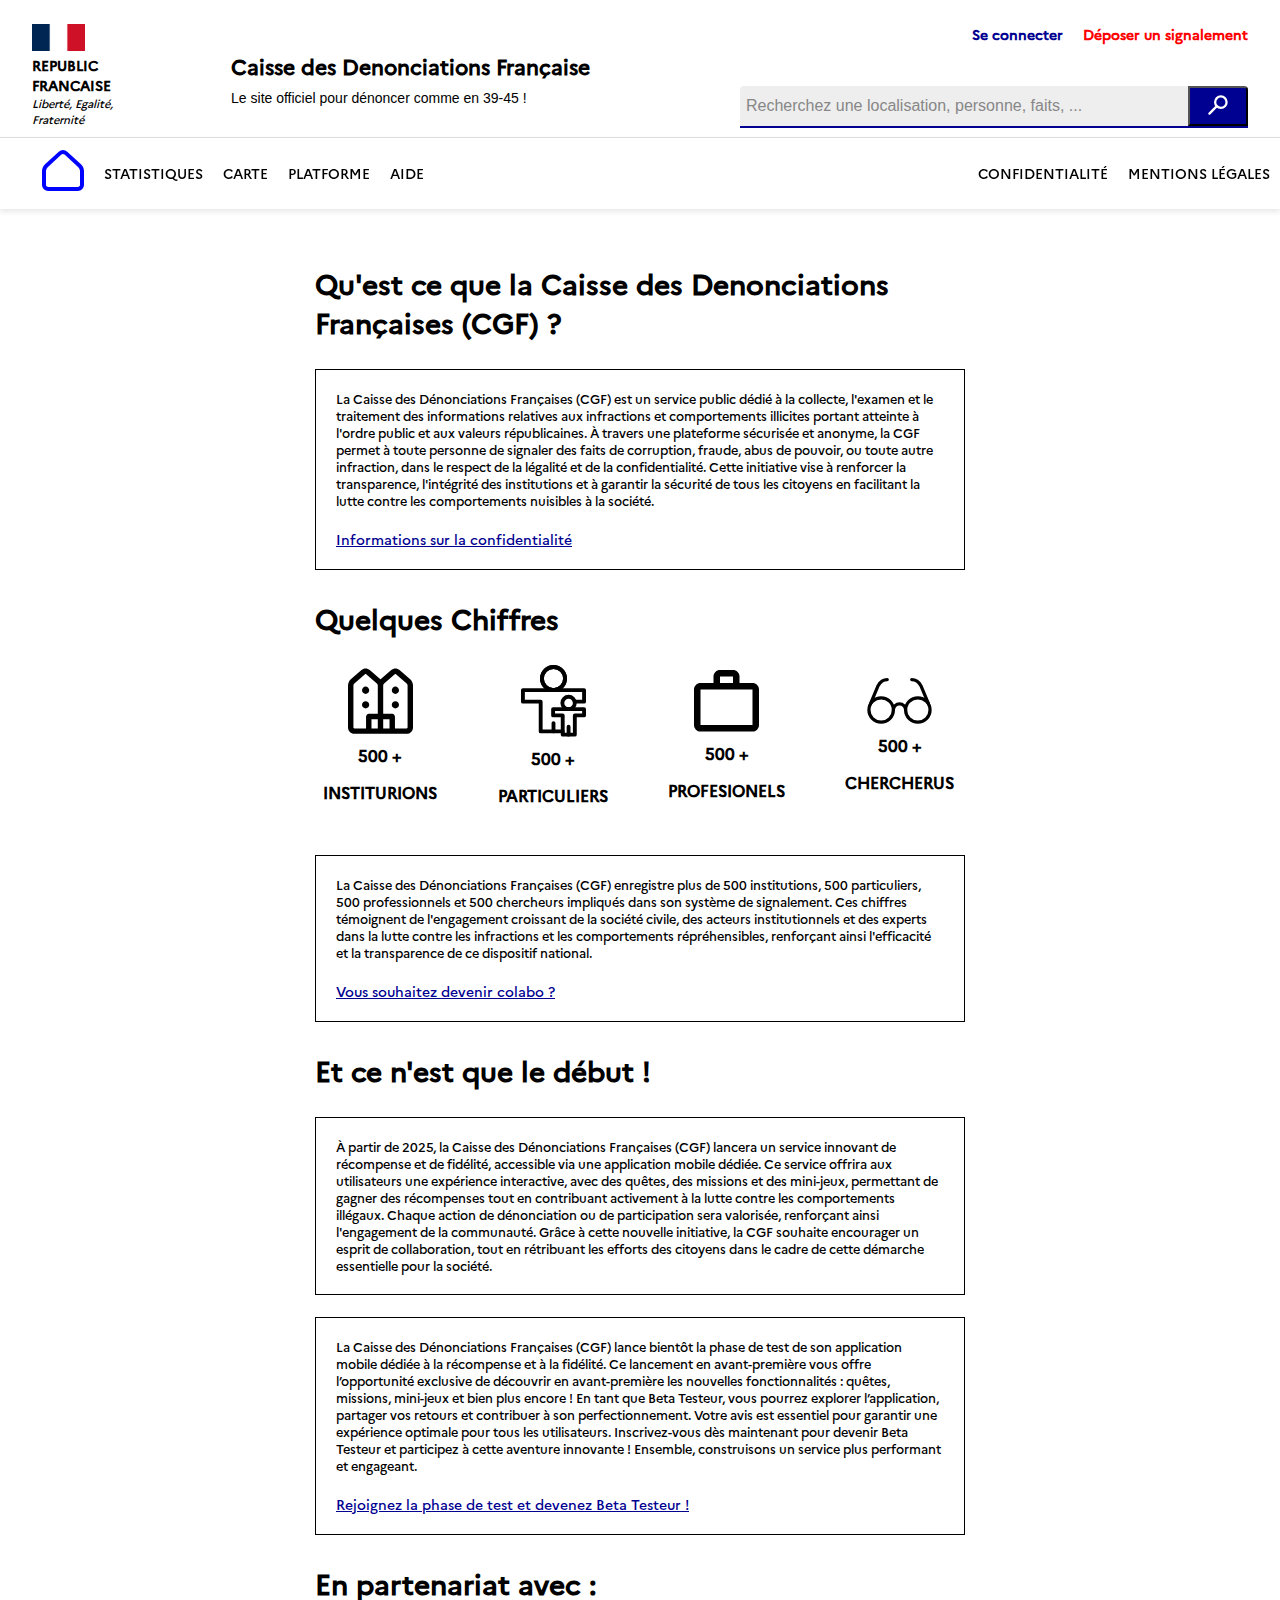
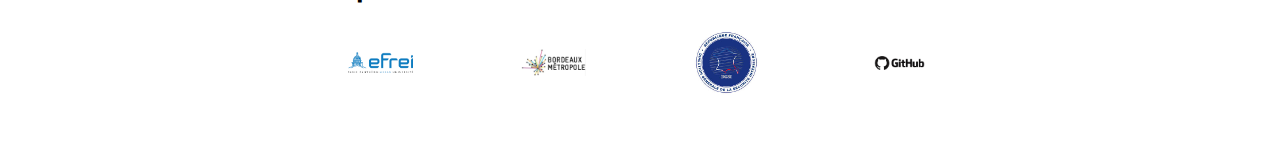
==== about.html @ 4ce12f3c "[UPDATE] - Add Pages" ====
<!DOCTYPE html>
<html lang="en">
<head>
    <meta charset="UTF-8">
    <title>Caisse des Denonciations Française</title>

    <link rel="icon" href="./assets/img/flag.webp" type="image/webp">

    <!-- Link CSS Files -->
    <link rel="stylesheet" href="./assets/css/style.css">
    <link rel="stylesheet" href="./assets/css/about.css">
</head>
<body>
    <header>
        <div class="top">
            <div class="left">
                <div class="icone">
                    <div class="flag">
                        <img src="./assets/img/flag.webp" alt="">
                    </div>
                    <div class="title">REPUBLIC<br>FRANCAISE</div>
                    <div class="devise">Liberté, Egalité, Fraternité</div>
                </div>
            </div>
            <div class="middle">
                <h2>Caisse des Denonciations Française</h2>
                <h5>Le site officiel pour dénoncer comme en 39-45 !</h5>
                <div class="spacer"></div>
            </div>
            <div class="right">
                <div class="top">
                    <div class="login" onclick="window.location.href = './login.html'">
                        <i></i>
                        Se  connecter
                    </div>
                    <div class="deposer">Déposer un signalement</div>
                </div>
                <div class="bottom">
                    <div class="search">
                        <input type="text" placeholder=" Recherchez une localisation, personne, faits, ...">
                        <button><img src="./assets/img/icons/search.svg" alt="" srcset=""></button>
                    </div>
                </div>
            </div>
        </div>
        <div class="navbar">
            <ul class="menu">
                <li class="item"><a href="index.html"><img src="./assets/img/icons/home.svg" alt="" srcset=""></a></li>
                <li class="item"><a href="stats.html">Statistiques</a></li>
                <li class="item"><a href="map.html">Carte</a></li>
                <li class="item"><a href="#">Platforme</a></li>
                <li class="item"><a href="#">Aide</a></li>
                <div class="separator"></div>
                <li class="item"><a href="#">Confidentialité</a></li>
                <li class="item"><a href="#">Mentions Légales</a></li>
            </ul>
        </div>
    </header>
    <div class="content">
        <div class="form">
            <h3>Qu'est ce que la Caisse des Denonciations Françaises (CGF) ?</h3>
            <div class="france_connect">
                <p>La Caisse des Dénonciations Françaises (CGF) est un service public dédié à la collecte, l'examen et le traitement des informations relatives aux infractions et comportements illicites portant atteinte à l'ordre public et aux valeurs républicaines. À travers une plateforme sécurisée et anonyme, la CGF permet à toute personne de signaler des faits de corruption, fraude, abus de pouvoir, ou toute autre infraction, dans le respect de la légalité et de la confidentialité. Cette initiative vise à renforcer la transparence, l'intégrité des institutions et à garantir la sécurité de tous les citoyens en facilitant la lutte contre les comportements nuisibles à la société.</p>
                <a href="#">Informations sur la confidentialité</a>
            </div>
            <div class="identifiants">
                <h3>Quelques Chiffres</h3>
                <div class="matrice">
                    <div class="item">
                        <img src="./assets/img/icons/neigbor.svg" alt="" srcset="">
                        <h4>500 +</h4>
                        <h4>INSTITURIONS</h4>
                    </div>
                    <div class="item">
                        <img src="./assets/img/icons/parents.svg" alt="" srcset="">
                        <h4>500 +</h4>
                        <h4>PARTICULIERS</h4>
                    </div>
                    <div class="item">
                        <img src=".//assets/img/icons/case.svg" alt="" srcset="">
                        <h4>500 +</h4>
                        <h4>PROFESIONELS</h4>
                    </div>
                    <div class="item">
                        <img src="./assets/img/icons/older.svg" alt="" srcset="">
                        <h4>500 +</h4>
                        <h4>CHERCHERUS</h4>
                    </div>
                </div><br><br>
                <div class="france_connect">
                    <p>La Caisse des Dénonciations Françaises (CGF) enregistre plus de 500 institutions, 500 particuliers, 500 professionnels et 500 chercheurs impliqués dans son système de signalement. Ces chiffres témoignent de l'engagement croissant de la société civile, des acteurs institutionnels et des experts dans la lutte contre les infractions et les comportements répréhensibles, renforçant ainsi l'efficacité et la transparence de ce dispositif national.</p>
                    <a href="#rejoignez_petin" onclick="document.location.href='https://archive.org/download/Rick_Astley_Never_Gonna_Give_You_Up/Rick_Astley_Never_Gonna_Give_You_Up.mp4'">Vous souhaitez devenir colabo ?</a>
                </div>
                
                <h3>Et ce n'est que le début !</h3>
                <div class="france_connect">
                    <p>À partir de 2025, la Caisse des Dénonciations Françaises (CGF) lancera un service innovant de récompense et de fidélité, accessible via une application mobile dédiée. Ce service offrira aux utilisateurs une expérience interactive, avec des quêtes, des missions et des mini-jeux, permettant de gagner des récompenses tout en contribuant activement à la lutte contre les comportements illégaux. Chaque action de dénonciation ou de participation sera valorisée, renforçant ainsi l'engagement de la communauté. Grâce à cette nouvelle initiative, la CGF souhaite encourager un esprit de collaboration, tout en rétribuant les efforts des citoyens dans le cadre de cette démarche essentielle pour la société.</p>
                </div><br>
                <div class="france_connect">
                    <p>La Caisse des Dénonciations Françaises (CGF) lance bientôt la phase de test de son application mobile dédiée à la récompense et à la fidélité. Ce lancement en avant-première vous offre l’opportunité exclusive de découvrir en avant-première les nouvelles fonctionnalités : quêtes, missions, mini-jeux et bien plus encore ! En tant que Beta Testeur, vous pourrez explorer l’application, partager vos retours et contribuer à son perfectionnement. Votre avis est essentiel pour garantir une expérience optimale pour tous les utilisateurs.

                        Inscrivez-vous dès maintenant pour devenir Beta Testeur et participez à cette aventure innovante ! Ensemble, construisons un service plus performant et engageant.</p>
                    <a href="#rejoignez_petin" onclick="document.location.href='https://archive.org/download/Rick_Astley_Never_Gonna_Give_You_Up/Rick_Astley_Never_Gonna_Give_You_Up.mp4'">Rejoignez la phase de test et devenez Beta Testeur !</a>
                </div>
                
                <h3>En partenariat avec :</h3>
                <div class="matrice">
                    <div class="item">
                        <img src="[data-uri]" alt="" srcset="">
                    </div>
                    <div class="item">
                        <img src="[data-uri]" alt="" srcset="">
                    </div>
                    <div class="item">
                        <img src="[data-uri]" alt="" srcset="">
                    </div>
                    <div class="item">
                        <img src="[data-uri]" alt="" srcset="">
                    </div>
                </div>
            </div>
        </div>
    </div>
</body>
</html>
---- assets/css/style.css ----
/* Fonts css */
@font-face {
    font-family: 'Marianne';
    src: url(../fonts/Marianne/Marianne-Medium.otf);
}

/* Var css */
:root {
    --primary-color: #000091;
    --secondary-color: #F00;
    --background-color: #fff;
    --text-color: #000;
    --text-secondary-color: #878787;
    --font-family: 'Marianne', 'sans-serif';
    --font-size: .875rem;
    --padding: 10px;
    --margin: 10px;
}

/* Global css */
html, body{
    display: flex;
    flex-direction: column;
    align-items: center;
    width: 100%;
    height: 100%;
    margin: 0;
    padding: 0;
    font-family: var(--font-family);
}

.separator{
    margin: auto;
}

/* Header css */
header{
    width: calc(100%);
    height: fit-content;
    display: flex;
    flex-direction: column;
    padding: 24px 0px 0px 0px;
    position: sticky;
    top: 0;
    left: 0;
    background-color: #fff;
    height: 195px;
    z-index: 1000;
    flex-shrink: 0;
}

header > .top{
    display: flex;
    box-shadow: 0 1px 0 0 #ddd;
    padding-bottom: 10px;
}

header > .top > .left{
    width: fit-content;
    margin-right: 64px;
    padding-left: 32px;
}

header > .top > .left > .icone > .flag {
    width: 53px;
    aspect-ratio: 6/3;
}

header > .top > .left > .icone > .flag > img{
    width: 100%;
    height: 100%;
}

header > .top > .left > .icone > .title{
    font-size: var(--font-size);
    font-weight: bold;
    color: var(--text-color);
}

header > .top > .left > .icone > .devise{
    font-size: 0.7rem;
    color: var(--text-color);
    /* italic */
    font-style: italic;
}


header > .top > .middle{
    width: 40%;
    margin: 0px;
    display: flex;
    flex-direction: column;
    justify-content: end;
    margin-right: auto;
}

header > .top > .middle > h2{
    font-size: 1.3125rem;
    margin: 10px 0px 10px 0px;
}

header > .top > .middle > h5{
    font-size: 14px;
    color: var(--text-color);
    margin: 0px;
    font-family: 'Inter', sans-serif;
    font-weight: 500;
}

header > .top > .middle > .spacer{
    height: 1.3rem;
    width: 100%;
}


header > .top > .right{
    width: 40vw;
    display: flex;
    flex-direction: column;
    justify-content: center;
    align-items: flex-end;
    padding-right: 32px;
}

header > .top > .right > .top{
    display: flex;
    justify-content: end;
    align-items: center;
    margin-bottom: auto;
    font-weight: bold;
}

header > .top > .right > .top > .login{
    font-size: .875rem;
    color: var(--primary-color);
    margin-right: 20px;
}
header > .top > .right > .top > .deposer{
    font-size: .875rem;
    color: var(--secondary-color);
}

header > .top > .right > .bottom{
    display: flex;
    justify-content: end;
    align-items: center;
    width: 100%;
    height: 40px;
}

header > .top > .right > .bottom > .search{
    width: 100%;
    height: 100%;
    display: flex;
    justify-content: end;
    align-items: center;
    border-radius: 4px 4px 0px 0px;
    border-bottom: 2px solid var(--primary-color);
    background: #EEE;
}

header > .top > .right > .bottom > .search > input{
    width: 100%;
    height: 100%;
    border: none;
    background-color: transparent;
    font-size: 1rem;
    color: var(--text-color);
}

header > .top > .right > .bottom > .search > input:focus{
    outline: none;
}

header > .top > .right > .bottom > .search > input::placeholder{
    color: var(--text-secondary-color);
}

header > .top > .right > .bottom > .search > button{
    height: 100%;
    aspect-ratio: 1.5   /1;
    color: #fff;
    border-radius: 0px 4px 0px 0px;
    background: var(--primary-color);
}

header > .top > .right > .bottom > .search > button > img{
    width: 20px;
    aspect-ratio: 1/1;
    margin-top: 5%;
}

header > .navbar{
    display: flex;
    box-shadow: 0px 3px 5px 0px #dddddda4;
}

header > .navbar > .menu{
    display: flex;
    flex-direction: row;
    justify-content: center;
    align-items: center;
    width: 100%;
    height: 40px;
    list-style-type: none;
    padding-inline-start: 32px;
}

header > .navbar > .menu > .separator{
    margin: auto;
}

header > .navbar > .menu > .item{
    font-size: .875rem;
    color: #fff;
    text-transform: uppercase;
    padding: 0px 10px 0px 10px;
}

header > .navbar > .menu > .item > a:hover{
    color: var(--primary-color);
}

header > .navbar > .menu > .item > a{
    text-decoration: none;
    color: #000000;
}

/* Content css */
.content{
    flex-grow: 1;
    margin-top: 16px;
    padding: 0px 64px 0px 64px;
    width: calc(100% - 128px);
    display: flex;
    flex-direction: column;
    align-items: center;
}
---- assets/css/about.css ----
.content > .form{
    max-width: 650px;
    min-width: 500px;
    padding-bottom: 50px;
}

h2{
    font-size: 2.5rem;
    margin-block-start: 0;
}

.content .france_connect {
    display: flex;
    flex-direction: column;
    justify-content: center;
    align-items: start;
    padding: 10px;
    border: solid 1px black;
}

.france_connect *{
    margin: 10px;
}
.france_connect button {
    width: 33%;
    aspect-ratio: 42/12;
    background: url('../img/login/fc.png') no-repeat center;
    background-size: contain;
    border: none;
}

.france_connect p {
    font-size: 0.8rem;
}

.france_connect a {
    font-size: var(--font-size);
    color: var(--primary-color);
}

.input-group{
    display: flex;
width: 100%;
flex-direction: column;
justify-content: center;
align-items: flex-start;
gap: 8px;
margin-bottom: 20px;
}

.input-group label{
    color: #000;
font-size: 16px;
font-style: normal;
font-weight: 500;
line-height: normal;
}

.input-group span {
    color: #646464;
font-size: 12px;
font-style: normal;
font-weight: 400;
line-height: normal;
}

.input-group input{
    display: flex;
height: 30px;
justify-content: center;
align-items: center;
gap: 8px;
align-self: stretch;
border: none;
border-radius: 4px 4px 0px 0px;
border-bottom: 2px solid #000;
padding: 2.5px;

background: #EEE;
}

.input-group input:focus{
    outline: none;
}

.action button{
    height: 100%;
    aspect-ratio: 3/1;
    color: #fff;
    border-radius: 0px 4px 0px 0px;
    background: var(--primary-color);
}

.action{
    display: flex;
}

h3{
    font-size: 28px;
}

.matrice{
    display: flex;
    justify-content: space-between;
    align-items: center;
}

.matrice .item{
    width: 20%;
    height: 75%;
    display: flex;
    justify-content: center;
    align-items: center;
    flex-direction: column;
}

.matrice img{
    width: 50%;
    height: 50%;
}

h4{
    margin: 10px 0px 5px 0px;
}
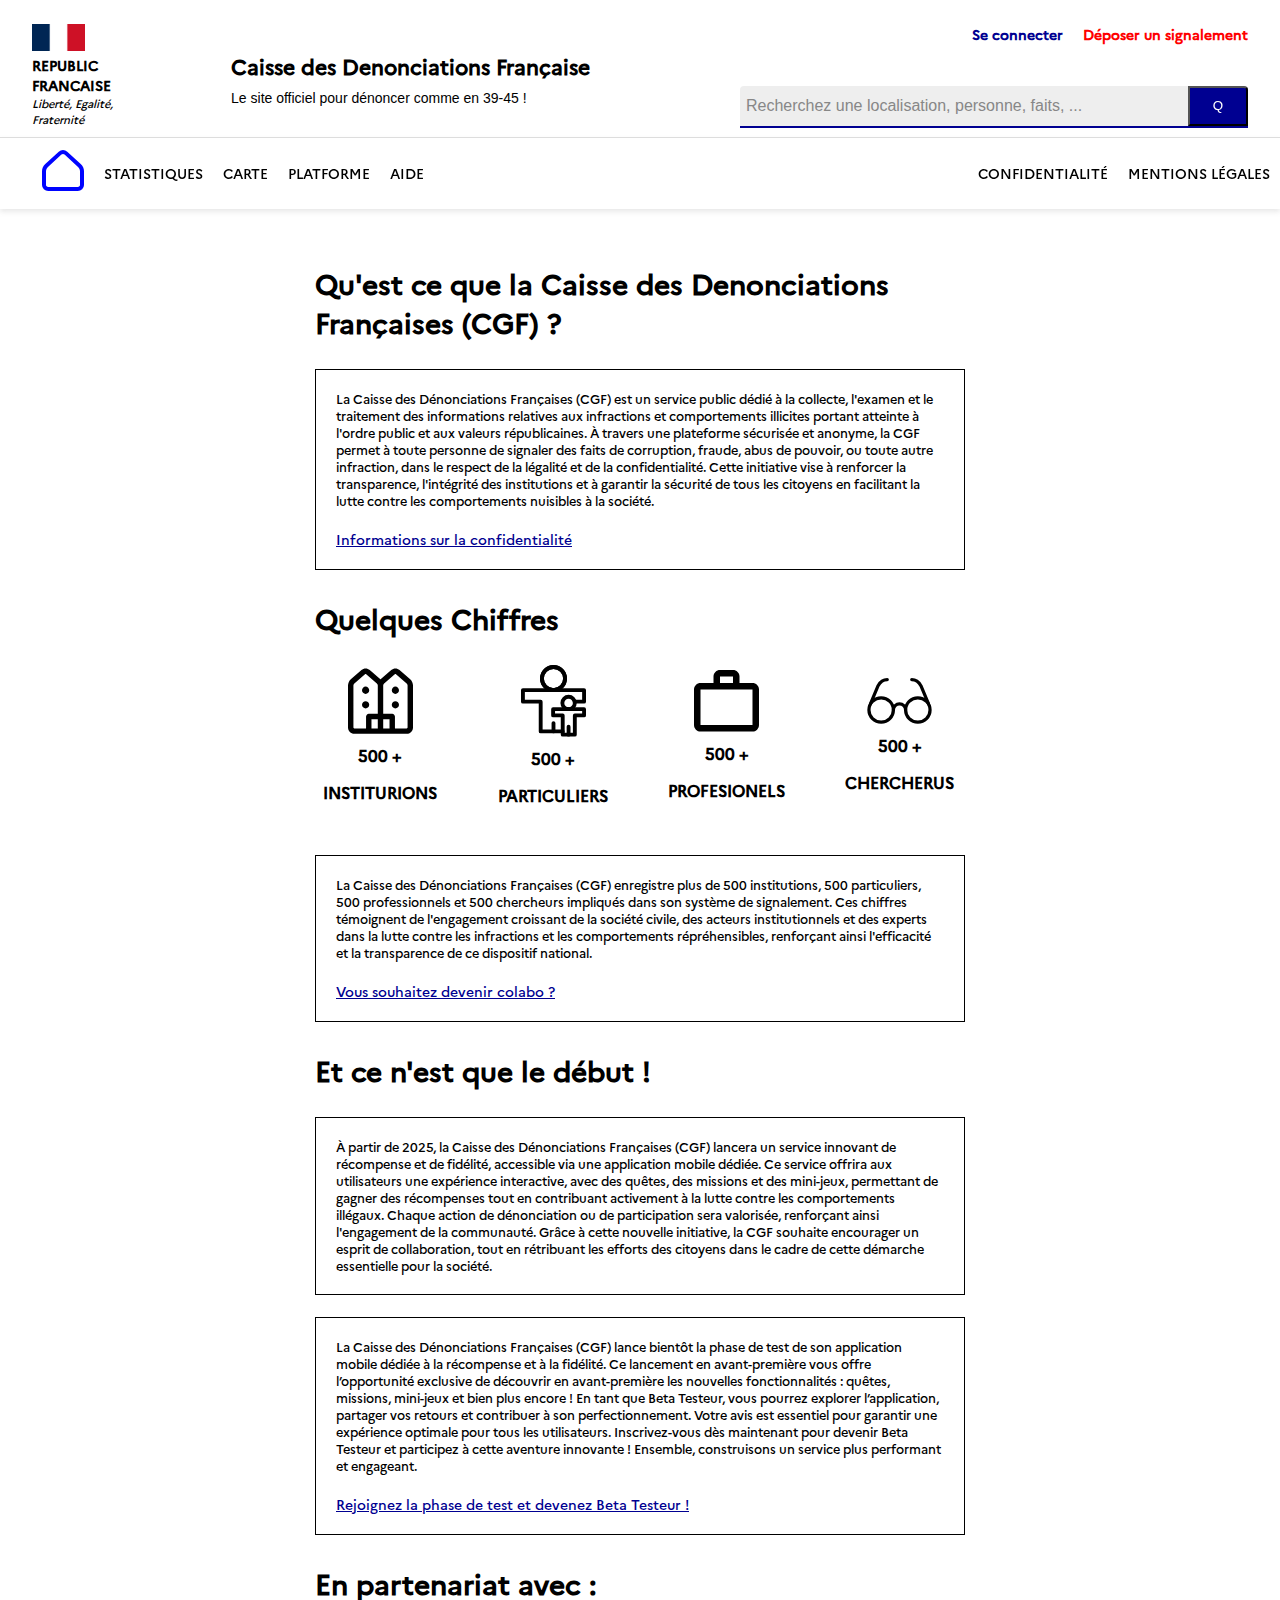
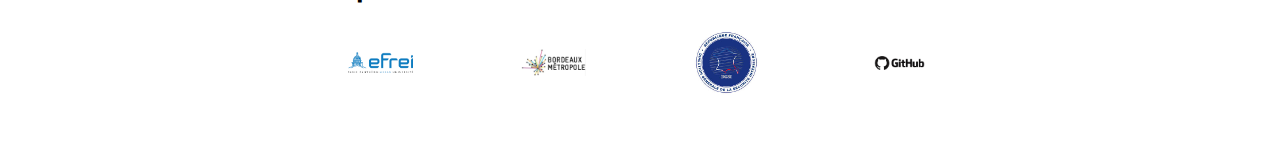
==== commit f8e4fbb6: "[UPDATE] - Nav Bar Links" ====
--- a/about.html
+++ b/about.html
@@ -33,12 +33,12 @@
                         <i></i>
                         Se  connecter
                     </div>
-                    <div class="deposer">Déposer un signalement</div>
+                    <div class="deposer" onclick="window.location.href = './new.html'">Déposer un signalement</div>
                 </div>
                 <div class="bottom">
                     <div class="search">
                         <input type="text" placeholder=" Recherchez une localisation, personne, faits, ...">
-                        <button><img src="./assets/img/icons/search.svg" alt="" srcset=""></button>
+                        <button>Q</button>
                     </div>
                 </div>
             </div>
@@ -49,7 +49,7 @@
                 <li class="item"><a href="stats.html">Statistiques</a></li>
                 <li class="item"><a href="map.html">Carte</a></li>
                 <li class="item"><a href="#">Platforme</a></li>
-                <li class="item"><a href="#">Aide</a></li>
+                <li class="item"><a href="help.html">Aide</a></li>
                 <div class="separator"></div>
                 <li class="item"><a href="#">Confidentialité</a></li>
                 <li class="item"><a href="#">Mentions Légales</a></li>
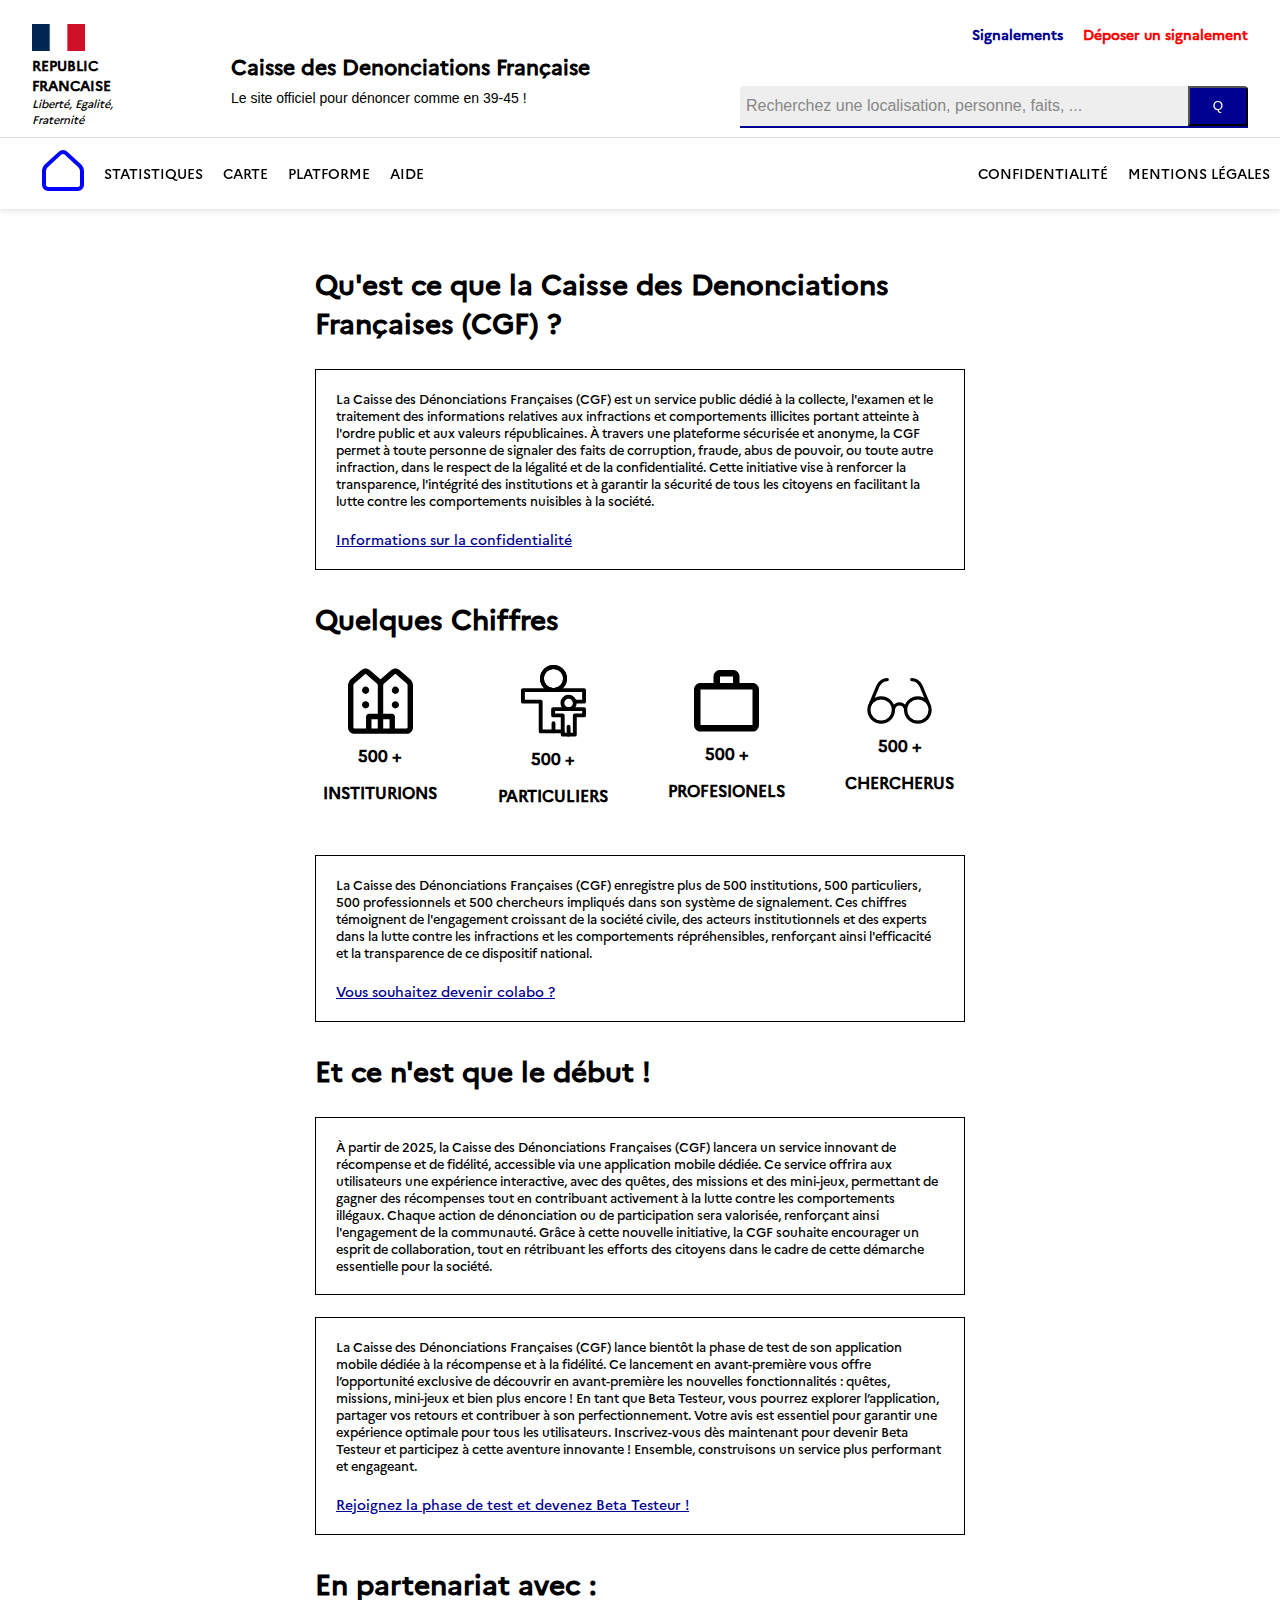
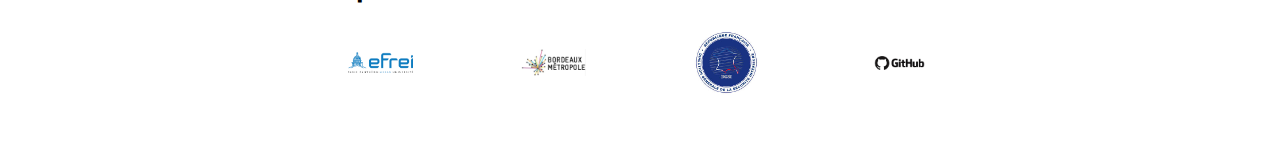
==== commit c343b674: "RESPONSIVE" ====
--- a/about.html
+++ b/about.html
@@ -13,7 +13,7 @@
 <body>
     <header>
         <div class="top">
-            <div class="left">
+            <div class="left" id="franceflagger">
                 <div class="icone">
                     <div class="flag">
                         <img src="./assets/img/flag.webp" alt="">
@@ -23,15 +23,17 @@
                 </div>
             </div>
             <div class="middle">
-                <h2>Caisse des Denonciations Française</h2>
-                <h5>Le site officiel pour dénoncer comme en 39-45 !</h5>
+                <h2 id="mobile_middh2">CDF</h2>
+                <h5 id="mobile_middh5">Comme en 39-45</h5>
+                <h2 id="desk_middh2">Caisse des Denonciations Française</h2>
+                <h5 id="desk_middh5">Le site officiel pour dénoncer comme en 39-45 !</h5>
                 <div class="spacer"></div>
             </div>
             <div class="right">
                 <div class="top">
                     <div class="login" onclick="window.location.href = './login.html'">
                         <i></i>
-                        Se  connecter
+                        Signalements
                     </div>
                     <div class="deposer" onclick="window.location.href = './new.html'">Déposer un signalement</div>
                 </div>
@@ -45,14 +47,24 @@
         </div>
         <div class="navbar">
             <ul class="menu">
-                <li class="item"><a href="index.html"><img src="./assets/img/icons/home.svg" alt="" srcset=""></a></li>
+                <li class="item"><a href="#"><img src="./assets/img/icons/home.svg" alt="" srcset="" id="menuBurger"></a></li>
                 <li class="item"><a href="stats.html">Statistiques</a></li>
                 <li class="item"><a href="map.html">Carte</a></li>
-                <li class="item"><a href="#">Platforme</a></li>
+                <li class="item"><a href="about.html">Platforme</a></li>
                 <li class="item"><a href="help.html">Aide</a></li>
                 <div class="separator"></div>
-                <li class="item"><a href="#">Confidentialité</a></li>
-                <li class="item"><a href="#">Mentions Légales</a></li>
+                <li class="item"><a href="confidentialité.html">Confidentialité</a></li>
+                <li class="item"><a href="legal_mentions.html">Mentions Légales</a></li>
+            </ul>
+        </div>
+        <div class="navbar_mobil">
+            <ul class="menu">
+                <li class="item_mobil"><a href="#" onclick="bgmenu()"><img src="./assets/img/icons/menu.svg" alt="" srcset="" id="menuBurger"></a></li>
+                <li class="item_mobil" style="display:none"><a href="index.html">Home</a></li>
+                <li class="item_mobil" style="display:none"><a href="stats.html">Stats</a></li>
+                <li class="item_mobil" style="display:none"><a href="map.html">Map</a></li>
+                <li class="item_mobil" style="display:none"><a href="about.html">About</a></li>
+                <li class="item_mobil" style="display:none"><a href="help.html">Help</a></li>
             </ul>
         </div>
     </header>
@@ -121,5 +133,6 @@
             </div>
         </div>
     </div>
+    <script src="./assets/js/mobile_menu.js"></script>
 </body>
 </html>--- a/assets/css/style.css
+++ b/assets/css/style.css
@@ -236,3 +236,85 @@
     flex-direction: column;
     align-items: center;
 }
+
+.navbar_mobil{
+    display: none;
+}
+
+#mobile_middh2{
+    display: none;
+}
+
+#mobile_middh5{
+    display: none;
+}
+
+@media screen and (max-width: 1000px) {
+    header > .top > .middle {
+        margin-left: 20px;
+    }
+    
+    
+    header > .navbar{
+        display: none;
+    }
+
+    .navbar_mobil{
+        display: flex;
+        
+    }
+   #menuBurger{
+        width:50px;
+        margin: 20px;
+    }
+
+    #mobile_middh2{
+        display: block;
+    }
+    
+    #mobile_middh5{
+        display: block;
+    }
+
+    #desk_middh2{
+        display: none;
+    }
+    
+    #desk_middh5{
+        display: none;
+    }
+
+    .item_mobil{
+        list-style: none;
+    }
+
+    header > .top > .right > .top > .login {
+        font-size: 0.7rem;
+    }
+    header > .top > .right > .top > .deposer {
+        font-size: 0.7rem;
+    }
+    ul.menu {
+        display: flex;
+        flex-direction: row; 
+        justify-content: center;
+        align-items: center;
+        list-style: none;  
+        margin: 0;
+        padding: 0;
+        gap:15px;
+      }
+    .item_mobil>a{
+        text-decoration: none;
+
+    }
+    .left
+    .right{
+        display: none;
+    }
+
+    #franceflagger{
+        display: none;
+    }
+      
+  }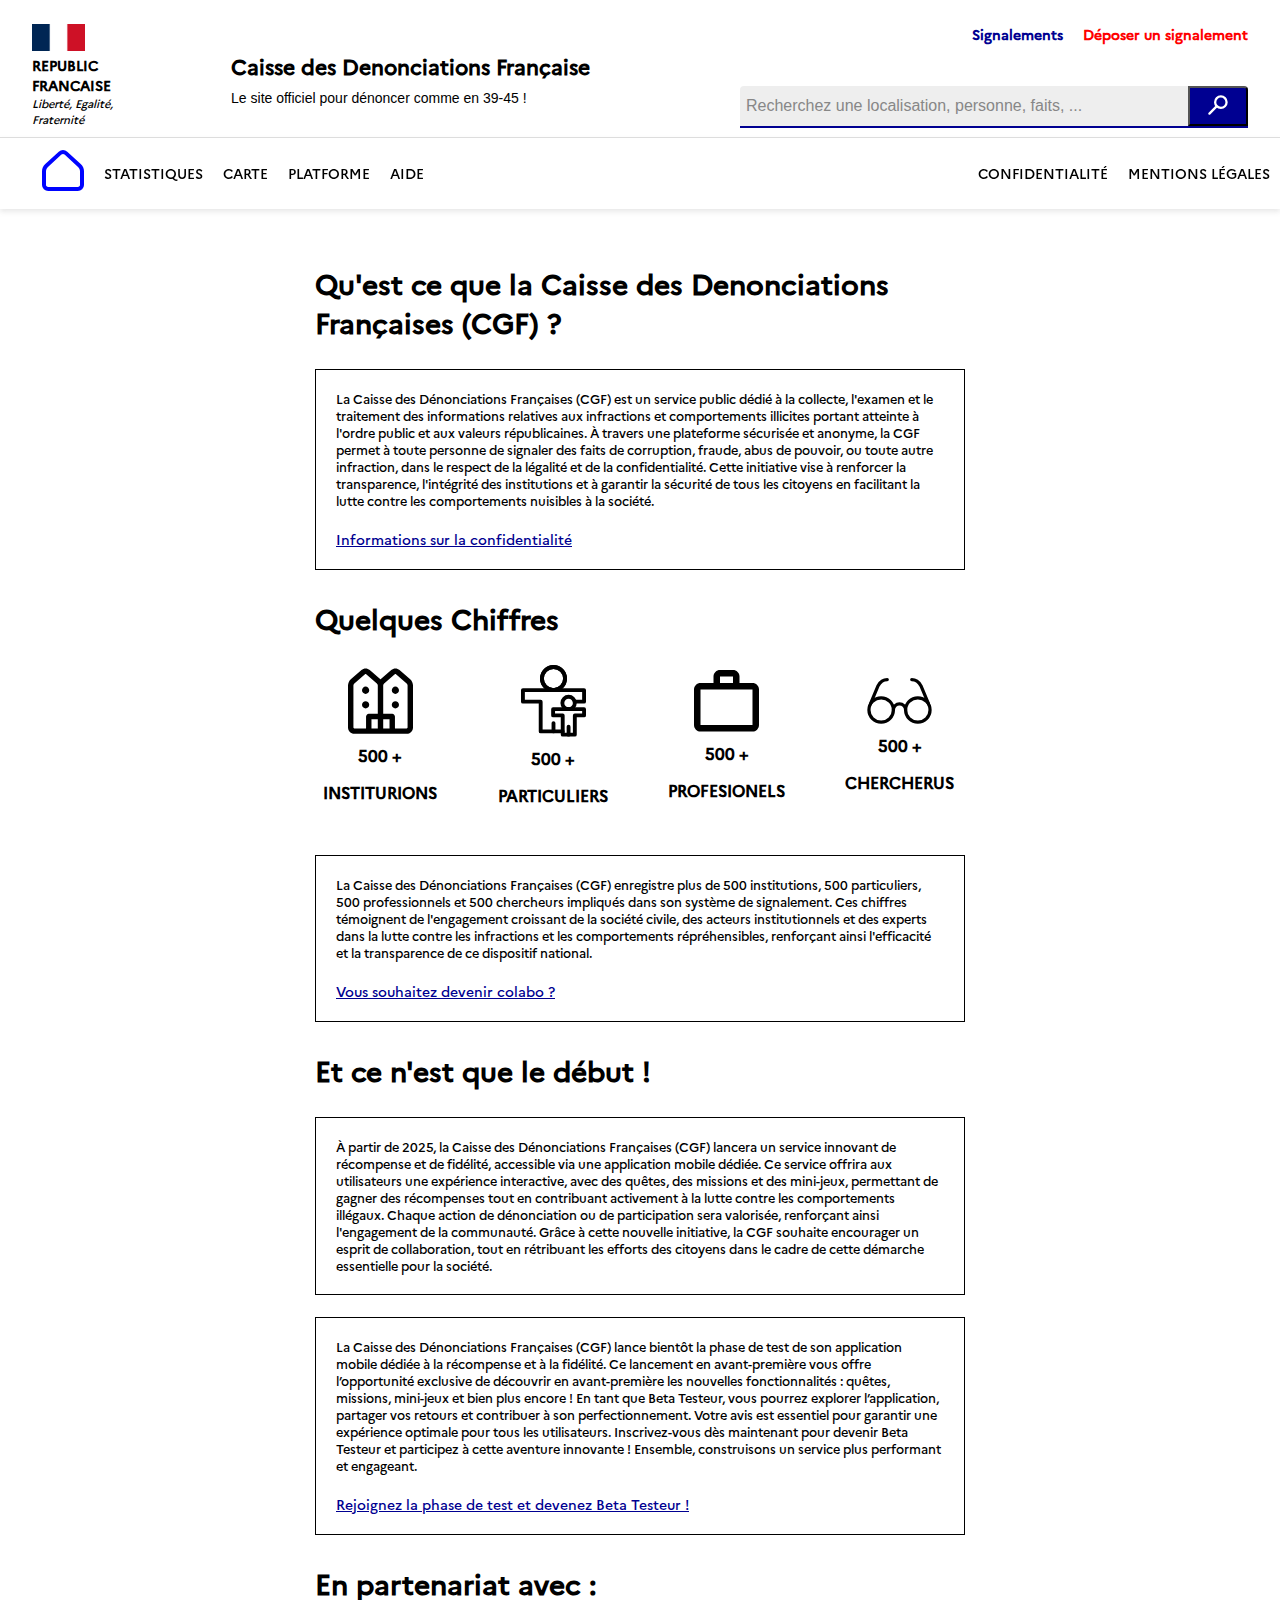
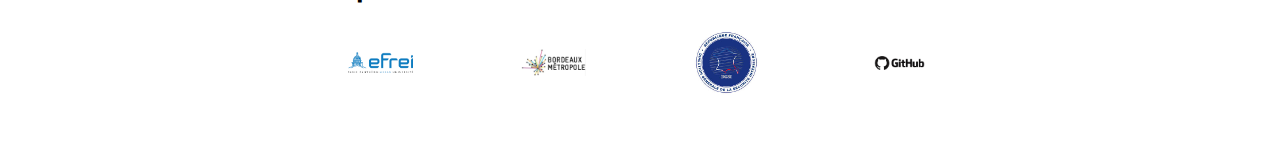
==== commit d53ed6cf: "[FINAL] - Fix last bug & details" ====
--- a/about.html
+++ b/about.html
@@ -31,23 +31,23 @@
             </div>
             <div class="right">
                 <div class="top">
-                    <div class="login" onclick="window.location.href = './login.html'">
+                    <div class="login" onclick="window.location.href = './search.html'">
                         <i></i>
                         Signalements
                     </div>
                     <div class="deposer" onclick="window.location.href = './new.html'">Déposer un signalement</div>
                 </div>
                 <div class="bottom">
-                    <div class="search">
-                        <input type="text" placeholder=" Recherchez une localisation, personne, faits, ...">
-                        <button>Q</button>
-                    </div>
+                    <form action="search.html" class="search">
+                        <input type="text" name="q" placeholder=" Recherchez une localisation, personne, faits, ...">
+                        <button type="submit"><img src="./assets/img/icons/search.svg" alt=""></button>
+                    </form>
                 </div>
             </div>
         </div>
         <div class="navbar">
             <ul class="menu">
-                <li class="item"><a href="#"><img src="./assets/img/icons/home.svg" alt="" srcset="" id="menuBurger"></a></li>
+                <li class="item"><a href="index.html"><img src="./assets/img/icons/home.svg" alt="" srcset="" id="menuBurger"></a></li>
                 <li class="item"><a href="stats.html">Statistiques</a></li>
                 <li class="item"><a href="map.html">Carte</a></li>
                 <li class="item"><a href="about.html">Platforme</a></li>
@@ -59,12 +59,14 @@
         </div>
         <div class="navbar_mobil">
             <ul class="menu">
-                <li class="item_mobil"><a href="#" onclick="bgmenu()"><img src="./assets/img/icons/menu.svg" alt="" srcset="" id="menuBurger"></a></li>
+                <li class="item_mobil"><a href="index.html" onclick="bgmenu()"><img src="./assets/img/icons/menu.svg" alt="" srcset="" id="menuBurger"></a></li>
                 <li class="item_mobil" style="display:none"><a href="index.html">Home</a></li>
                 <li class="item_mobil" style="display:none"><a href="stats.html">Stats</a></li>
                 <li class="item_mobil" style="display:none"><a href="map.html">Map</a></li>
                 <li class="item_mobil" style="display:none"><a href="about.html">About</a></li>
                 <li class="item_mobil" style="display:none"><a href="help.html">Help</a></li>
+                <li class="item_mobil" style="display:none"><a href="confidentialité.html">Confidentialité</a></li>
+                <li class="item_mobil" style="display:none"><a href="legal_mentions.html">Mentions Légales</a></li>
             </ul>
         </div>
     </header>
--- a/assets/css/about.css
+++ b/assets/css/about.css
@@ -1,6 +1,6 @@
 .content > .form{
     max-width: 650px;
-    min-width: 500px;
+    min-width: 450px;
     padding-bottom: 50px;
 }
 
